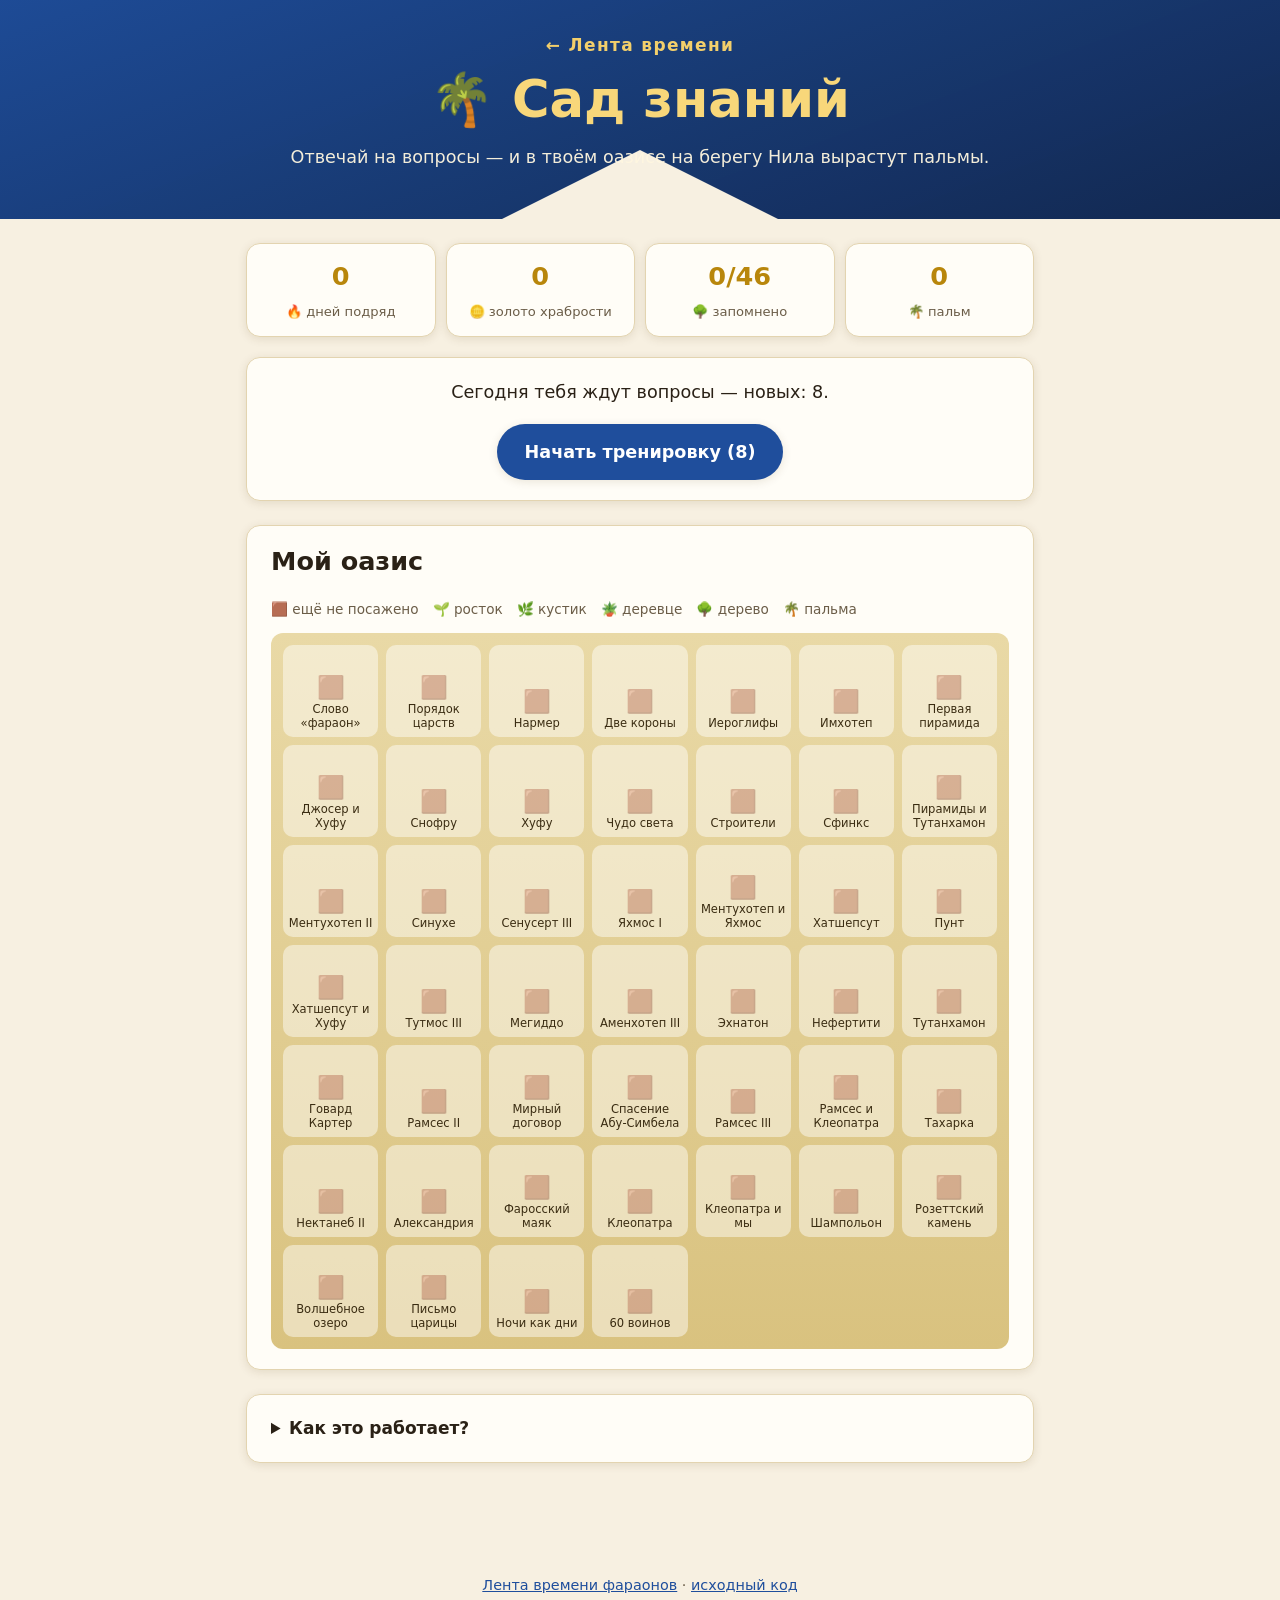
==== learn.html @ 3a251612 "Add spaced-repetition quiz garden (learn.html) and deep links to timeline cards Co-Authored-By: Clau" ====
<!doctype html>
<html lang="ru">
<head>
  <meta charset="utf-8">
  <meta name="viewport" content="width=device-width, initial-scale=1">
  <title>Сад знаний — фараоны</title>
  <meta name="description" content="Тренировка с повторениями: отвечай на вопросы о фараонах Египта и выращивай сад в оазисе.">
  <link rel="icon" href="data:image/svg+xml,<svg xmlns='http://www.w3.org/2000/svg' viewBox='0 0 100 100'><text y='.9em' font-size='90'>🌴</text></svg>">
  <link rel="stylesheet" href="styles.css">
  <link rel="stylesheet" href="learn.css">
</head>
<body>
  <header class="hero hero-small">
    <div class="hero-inner">
      <p class="hero-kicker"><a href="index.html">← Лента времени</a></p>
      <h1>🌴 Сад знаний</h1>
      <p class="hero-lead">Отвечай на вопросы — и в твоём оазисе на берегу Нила вырастут пальмы.</p>
    </div>
  </header>

  <main class="learn">
    <!-- Главный экран -->
    <section id="home">
      <div class="stats">
        <div class="stat"><span class="stat-num" id="statStreak">0</span><span class="stat-label">🔥 дней подряд</span></div>
        <div class="stat"><span class="stat-num" id="statGold">0</span><span class="stat-label">🪙 золото храбрости</span></div>
        <div class="stat"><span class="stat-num" id="statLearned">0</span><span class="stat-label">🌳 запомнено</span></div>
        <div class="stat"><span class="stat-num" id="statPalms">0</span><span class="stat-label">🌴 пальм</span></div>
      </div>

      <div class="start card-plain">
        <p id="todayText" class="today-text"></p>
        <button type="button" class="big-btn" id="startBtn">Начать тренировку</button>
        <button type="button" class="chip" id="extraBtn" hidden>Ещё 5 новых вопросов</button>
      </div>

      <section class="card-plain">
        <h2>Мой оазис</h2>
        <div class="legend" id="stageLegend"></div>
        <div class="garden" id="garden"></div>
      </section>

      <details class="card-plain how">
        <summary><strong>Как это работает?</strong></summary>
        <p>Каждый факт — это растение. Ответил правильно — растение подрастает, а вопрос вернётся через несколько дней: через 1, 2, 3, потом 5 дней. Ошибся — растение подвянет и снова станет ростком, а вопрос повторится сегодня же.</p>
        <p>Так работает <strong>интервальное повторение</strong>: мозг лучше всего запоминает то, что почти успел забыть. Тренируйся по 10 минут каждый день — и через неделю-две вырастет целый оазис.</p>
        <p>🌱 росток → 🌿 кустик → 🪴 деревце → 🌳 дерево (ты помнишь!) → 🌴 пальма (помнишь надолго)</p>
        <p class="note">Прогресс сохраняется только в этом браузере на этом устройстве.</p>
        <button type="button" class="chip danger" id="resetBtn">Начать сад заново</button>
      </details>
    </section>

    <!-- Экран вопроса -->
    <section id="quiz" hidden>
      <div class="progress"><div class="progress-bar" id="progressBar"></div></div>
      <p class="progress-text" id="progressText"></p>
      <article class="q-card card-plain">
        <p class="q-type" id="qType"></p>
        <div id="qClues"></div>
        <h2 class="q-text" id="qText"></h2>
        <div class="options" id="options"></div>
        <button type="button" class="chip" id="clueBtn" hidden>💡 Ещё подсказка</button>
        <div class="feedback" id="feedback" hidden></div>
      </article>
      <div class="quiz-actions">
        <button type="button" class="big-btn" id="nextBtn" hidden>Дальше →</button>
        <button type="button" class="chip" id="quitBtn">Закончить</button>
      </div>
    </section>

    <!-- Итоги -->
    <section id="done" hidden>
      <div class="card-plain done-card">
        <h2 id="doneTitle"></h2>
        <p id="doneText"></p>
        <button type="button" class="big-btn" id="homeBtn">В мой оазис 🌴</button>
      </div>
    </section>
  </main>

  <footer class="footer">
    <p><a href="index.html">Лента времени фараонов</a> · <a href="https://github.com/yuri-parfentcov/pharaohs-timeline">исходный код</a></p>
  </footer>

  <script src="data.js"></script>
  <script src="quiz-data.js"></script>
  <script src="learn.js"></script>
</body>
</html>
---- styles.css ----
:root {
  --bg: #f7f0e1;
  --bg-2: #efe3c8;
  --card: #fffdf7;
  --ink: #2a2116;
  --muted: #6b5d48;
  --line: #c9a961;
  --gold: #b8860b;
  --lapis: #1f4e9c;
  --border: #e3d4b0;
  --shadow: 0 2px 10px rgba(80, 55, 10, .12);
  --radius: 14px;
}
@media (prefers-color-scheme: dark) {
  :root {
    --bg: #17140f;
    --bg-2: #211c14;
    --card: #241f17;
    --ink: #f1e8d6;
    --muted: #bba98a;
    --line: #8a7238;
    --gold: #e0b44a;
    --lapis: #7aa7f0;
    --border: #3a3122;
    --shadow: 0 2px 10px rgba(0, 0, 0, .4);
  }
}

* { box-sizing: border-box; }
html { scroll-behavior: smooth; }
body {
  margin: 0;
  font-family: system-ui, -apple-system, "Segoe UI", Roboto, sans-serif;
  font-size: 17px;
  line-height: 1.6;
  color: var(--ink);
  background: var(--bg);
}
a { color: var(--lapis); }
h1, h2, h3 { line-height: 1.25; }

/* ───── Шапка ───── */
.hero {
  background:
    linear-gradient(160deg, rgba(31,78,156,.92), rgba(18,40,80,.95)),
    #12284f;
  color: #fff7e0;
  padding: 56px 16px 64px;
  text-align: center;
  position: relative;
  overflow: hidden;
}
.hero::after {
  content: "";
  position: absolute; left: 50%; bottom: -1px; transform: translateX(-50%);
  width: 0; height: 0;
  border-left: 140px solid transparent; border-right: 140px solid transparent;
  border-bottom: 70px solid var(--bg);
}
.hero-inner { max-width: 760px; margin: 0 auto; position: relative; z-index: 1; }
.hero-kicker { color: #f3cf6b; letter-spacing: .08em; margin: 0 0 8px; font-weight: 600; }
.hero h1 { font-size: clamp(2rem, 6vw, 3.2rem); margin: 0 0 12px; color: #f8d77a; }
.hero-lead { font-size: 1.1rem; margin: 0; opacity: .95; }

main { max-width: 1100px; margin: 0 auto; padding: 24px 16px 48px; }

.card-plain {
  background: var(--card);
  border: 1px solid var(--border);
  border-radius: var(--radius);
  box-shadow: var(--shadow);
  padding: 20px 24px;
  margin-bottom: 24px;
}
.card-plain h2 { margin-top: 0; }
.note { color: var(--muted); font-size: .95rem; }

.era-legend { display: flex; flex-wrap: wrap; gap: 8px; margin-top: 12px; }
.era-pill {
  display: inline-flex; align-items: center; gap: 6px;
  padding: 4px 10px; border-radius: 999px;
  background: var(--bg-2); font-size: .85rem;
}
.era-dot { width: 12px; height: 12px; border-radius: 50%; flex: none; }

/* ───── Управление ───── */
.controls {
  position: sticky; top: 0; z-index: 10;
  background: color-mix(in srgb, var(--bg) 92%, transparent);
  backdrop-filter: blur(6px);
  border-bottom: 1px solid var(--border);
  padding: 10px 0;
  margin-bottom: 24px;
  display: flex; flex-direction: column; gap: 8px;
}
.control-group { display: flex; flex-wrap: wrap; align-items: center; gap: 8px; }
.control-label { font-weight: 600; color: var(--muted); font-size: .95rem; }
.chips { display: flex; flex-wrap: wrap; gap: 6px; }
.chip {
  font: inherit; font-size: .9rem;
  padding: 6px 12px;
  border: 1px solid var(--border);
  border-radius: 999px;
  background: var(--card);
  color: var(--ink);
  cursor: pointer;
}
.chip:hover { border-color: var(--gold); }
.chip[aria-pressed="true"] { background: var(--lapis); border-color: var(--lapis); color: #fff; }
select, input[type="search"] {
  font: inherit; font-size: .95rem;
  padding: 6px 10px;
  border-radius: 8px;
  border: 1px solid var(--border);
  background: var(--card); color: var(--ink);
  max-width: 100%;
}
.count { color: var(--muted); font-size: .9rem; }

/* ───── Лента времени ───── */
.timeline {
  list-style: none; margin: 0; padding: 0;
  position: relative;
}
.timeline::before {
  content: "";
  position: absolute; top: 0; bottom: 0; left: 50%;
  width: 4px; margin-left: -2px;
  background: linear-gradient(var(--line), var(--gold), var(--line));
  border-radius: 2px;
}
.tl-era {
  position: relative; z-index: 1;
  text-align: center;
  margin: 28px 0 18px;
}
.tl-era span {
  display: inline-block;
  padding: 6px 16px;
  border-radius: 999px;
  color: #fff; font-weight: 700;
  box-shadow: var(--shadow);
}
.tl-era small { display: block; font-weight: 400; opacity: .9; font-size: .8rem; }

.tl-item {
  position: relative;
  scroll-margin-top: 180px;
  width: 50%;
  padding: 0 36px 22px 0;
}
.tl-item.right { margin-left: 50%; padding: 0 0 22px 36px; }
.tl-item::before {
  content: attr(data-icon);
  position: absolute; top: 10px; right: -20px;
  width: 40px; height: 40px;
  display: grid; place-items: center;
  font-size: 20px;
  background: var(--card);
  border: 3px solid var(--era, var(--gold));
  border-radius: 50%;
  z-index: 2;
}
.tl-item.right::before { right: auto; left: -20px; }

.tl-card {
  background: var(--card);
  border: 1px solid var(--border);
  border-left: 6px solid var(--era, var(--gold));
  border-radius: var(--radius);
  box-shadow: var(--shadow);
  overflow: hidden;
}
.tl-card[data-type="building"] { background: linear-gradient(var(--card), var(--card)) padding-box; border-style: dashed; border-left-style: solid; }
.tl-card summary {
  list-style: none;
  cursor: pointer;
  padding: 14px 18px;
}
.tl-card summary::-webkit-details-marker { display: none; }
.tl-card summary:focus-visible { outline: 3px solid var(--lapis); outline-offset: -3px; }
.tl-date { font-weight: 700; color: var(--era, var(--gold)); font-size: .9rem; }
.tl-type { font-size: .78rem; color: var(--muted); text-transform: uppercase; letter-spacing: .05em; margin-left: 6px; }
.tl-card h3 { margin: 4px 0 2px; font-size: 1.25rem; }
.tl-dyn { color: var(--muted); font-size: .88rem; }
.tl-summary { margin: 6px 0 0; }
.tl-more {
  display: inline-block; margin-top: 8px;
  font-size: .88rem; font-weight: 600; color: var(--lapis);
}
.tl-more::after { content: " ▾"; }
details[open] .tl-more::after { content: " ▴"; }
details[open] .tl-more .open-txt { display: none; }
details:not([open]) .tl-more .close-txt { display: none; }

.tl-body { padding: 0 18px 18px; border-top: 1px dashed var(--border); }
.tl-body h4 { margin: 14px 0 4px; font-size: 1rem; color: var(--era, var(--gold)); }
.tl-body p { margin: 4px 0; }
.tl-body ul { margin: 4px 0; padding-left: 20px; }
.fact {
  background: var(--bg-2);
  border-radius: 10px;
  padding: 10px 12px;
  margin-top: 12px;
}
.places { list-style: none; padding: 0 !important; }
.places li {
  display: flex; flex-wrap: wrap; align-items: center; gap: 6px 10px;
  padding: 6px 0;
  border-bottom: 1px solid var(--border);
}
.places li:last-child { border-bottom: 0; }
.place-name { font-weight: 600; flex: 1 1 100%; }
.btn-link {
  display: inline-flex; align-items: center; gap: 4px;
  padding: 4px 10px;
  border-radius: 8px;
  font-size: .85rem; font-weight: 600;
  text-decoration: none;
  border: 1px solid var(--border);
  background: var(--bg-2);
  color: var(--ink);
}
.btn-link:hover { border-color: var(--gold); }
.btn-link.earth { background: #1a73e8; color: #fff; border-color: #1a73e8; }
.btn-link.tour  { background: var(--gold); color: #fff; border-color: var(--gold); }

.empty { text-align: center; color: var(--muted); padding: 40px 0; position: relative; z-index: 1; background: var(--bg); }

/* ───── Ресурсы ───── */
.resource-list { list-style: none; padding: 0; margin: 0; display: grid; gap: 12px; grid-template-columns: repeat(auto-fill, minmax(260px, 1fr)); }
.resource-list li { background: var(--bg-2); border-radius: 10px; padding: 12px 14px; }
.resource-list a { font-weight: 600; }
.resource-list p { margin: 4px 0 0; font-size: .9rem; color: var(--muted); }
.sources ul { padding-left: 20px; }
.sources li { font-size: .92rem; }

.footer { text-align: center; color: var(--muted); padding: 24px 16px 40px; font-size: .9rem; }

/* ───── Телефон ───── */
@media (max-width: 760px) {
  body { font-size: 16px; }
  .timeline::before { left: 20px; }
  .tl-item, .tl-item.right { width: 100%; margin-left: 0; padding: 0 0 18px 52px; }
  .tl-item::before, .tl-item.right::before { left: 0; right: auto; }
  .tl-era { text-align: left; padding-left: 36px; }
  .card-plain { padding: 16px; }
  .controls { position: static; }
  .tl-item { scroll-margin-top: 16px; }
}

@media (prefers-reduced-motion: reduce) { html { scroll-behavior: auto; } }

/* ───── Истории ───── */
.tl-has-story {
  margin: 8px 0 0;
  font-size: .88rem;
  font-weight: 600;
  color: var(--gold);
}
.story {
  margin: 16px 0 6px;
  padding: 16px 18px;
  border-radius: 12px;
  background: linear-gradient(180deg, #fbf1d6, #f4e3b8);
  border: 1px solid #e0c98c;
  color: #2a2116;
  font-family: Georgia, "Times New Roman", serif;
  font-size: 1.02rem;
}
.story + .story { margin-top: 12px; }
.story-head { display: flex; flex-wrap: wrap; gap: 8px; align-items: center; font-family: system-ui, sans-serif; }
.story-label { font-weight: 700; color: #8a5a00; font-size: .85rem; text-transform: uppercase; letter-spacing: .05em; }
.tl-body .story-title { margin: 6px 0 8px; font-size: 1.2rem; color: #5a3b00; }
.tl-body .story p { margin: 0 0 10px; }
.story p:first-of-type::first-letter { font-size: 1.8em; font-weight: 700; color: #8a5a00; }
.tl-body .story-source {
  font-family: system-ui, sans-serif;
  font-size: .85rem;
  color: #6b5d48;
  border-top: 1px dashed #d4bd80;
  padding-top: 8px;
  margin-bottom: 0;
}
.story-kind {
  display: inline-block;
  font-family: system-ui, sans-serif;
  font-size: .78rem; font-weight: 600;
  padding: 2px 8px; border-radius: 999px;
}
.kind-doc    { background: #dbe8ff; color: #1f3f7a; }
.kind-tale   { background: #efe0ff; color: #5a2d82; }
.kind-legend { background: #ffe1d6; color: #8a3214; }
.kind-find   { background: #d9f2e4; color: #1f6040; }
.kind-list { padding-left: 0; list-style: none; }
.kind-list li { margin: 6px 0; }
@media (prefers-color-scheme: dark) {
  .story { background: linear-gradient(180deg, #2f2817, #2a2214); border-color: #5a4a26; color: var(--ink); }
  .story-label, .story p:first-of-type::first-letter { color: #e7bf5f; }
  .tl-body .story-title { color: #f0d08a; }
  .tl-body .story-source { color: var(--muted); border-top-color: #5a4a26; }
}

.hero-cta {
  display: inline-block;
  margin-top: 18px;
  padding: 12px 22px;
  border-radius: 999px;
  background: #f3cf6b;
  color: #12284f;
  font-weight: 700;
  text-decoration: none;
  box-shadow: 0 2px 10px rgba(0, 0, 0, .25);
}
.hero-cta:hover { background: #f8dd8f; }
---- learn.css ----
.hero-small { padding: 32px 16px 48px; }
.hero-small .hero-kicker a { color: #f3cf6b; text-decoration: none; }
.hero-small .hero-kicker a:hover { text-decoration: underline; }

.learn { max-width: 820px; }

.stats {
  display: grid;
  grid-template-columns: repeat(4, 1fr);
  gap: 10px;
  margin-bottom: 20px;
}
.stat {
  background: var(--card);
  border: 1px solid var(--border);
  border-radius: var(--radius);
  box-shadow: var(--shadow);
  padding: 12px 8px;
  text-align: center;
}
.stat-num { display: block; font-size: 1.6rem; font-weight: 800; color: var(--gold); }
.stat-label { font-size: .82rem; color: var(--muted); }

.start { text-align: center; }
.today-text { font-size: 1.1rem; margin-top: 0; }
.big-btn {
  font: inherit; font-size: 1.1rem; font-weight: 700;
  padding: 14px 28px;
  border: 0; border-radius: 999px;
  background: var(--lapis); color: #fff;
  cursor: pointer;
  box-shadow: var(--shadow);
}
.big-btn:hover { filter: brightness(1.1); }
.chip.danger { color: #b3261e; border-color: #e3b4b0; }

.legend { display: flex; flex-wrap: wrap; gap: 6px 14px; font-size: .85rem; color: var(--muted); margin-bottom: 12px; }
.garden {
  display: grid;
  grid-template-columns: repeat(auto-fill, minmax(92px, 1fr));
  gap: 8px;
  padding: 12px;
  border-radius: 12px;
  background: linear-gradient(180deg, #e9d9a6, #d9c27f);
}
.plot {
  display: flex; flex-direction: column; align-items: center; justify-content: flex-end;
  min-height: 92px;
  padding: 6px 4px;
  border-radius: 10px;
  background: rgba(255, 255, 255, .45);
  text-decoration: none;
  color: #3a2c12;
  text-align: center;
}
.plot:hover { background: rgba(255, 255, 255, .75); }
.plant { font-size: 2rem; line-height: 1.1; transition: transform .3s; }
.stage-0 .plant { opacity: .45; font-size: 1.4rem; }
.stage-1 .plant { font-size: 1.5rem; }
.stage-2 .plant { font-size: 1.8rem; }
.stage-5 .plant { font-size: 2.4rem; }
.plot-name { font-size: .72rem; line-height: 1.2; margin-top: 4px; }

.how p { margin: 8px 0; }

/* ───── Вопрос ───── */
.progress { height: 10px; background: var(--bg-2); border-radius: 999px; overflow: hidden; }
.progress-bar { height: 100%; width: 0; background: linear-gradient(90deg, #3b7d2f, #8bc34a); transition: width .3s; }
.progress-text { color: var(--muted); font-size: .9rem; margin: 6px 0 14px; }
.q-type { color: var(--gold); font-weight: 700; margin: 0; font-size: .9rem; }
.q-text { font-size: 1.35rem; margin: 10px 0 16px; }
.clue {
  background: var(--bg-2);
  border-radius: 10px;
  padding: 8px 12px;
  margin: 8px 0;
  font-size: 1.05rem;
}
.options { display: grid; grid-template-columns: 1fr 1fr; gap: 10px; }
.options.wide { grid-template-columns: 1fr; }
.opt {
  font: inherit; font-size: 1rem;
  text-align: left;
  padding: 14px 16px;
  border-radius: 12px;
  border: 2px solid var(--border);
  background: var(--card); color: var(--ink);
  cursor: pointer;
}
.opt:hover:not(:disabled) { border-color: var(--lapis); }
.opt:disabled { cursor: default; opacity: .75; }
.opt.correct { border-color: #2e7d32; background: #e3f4e4; color: #1b4d1e; opacity: 1; }
.opt.wrong { border-color: #c62828; background: #fde4e4; color: #7a1414; opacity: 1; }
#clueBtn { margin-top: 12px; }

.feedback { margin-top: 16px; padding: 14px 16px; border-radius: 12px; }
.feedback.ok { background: #e8f5e9; color: #1b4d1e; }
.feedback.bad { background: #fff3e0; color: #6d3a00; }
.feedback p { margin: 4px 0; }
.feedback a { color: inherit; font-weight: 600; }
.fb-title { font-weight: 800; font-size: 1.1rem; }
.fb-plant { font-size: 1.05rem; }

.quiz-actions { display: flex; gap: 12px; align-items: center; justify-content: space-between; margin-top: 4px; }
.done-card { text-align: center; }
.done-card p { font-size: 1.05rem; line-height: 1.8; }

@media (prefers-color-scheme: dark) {
  .garden { background: linear-gradient(180deg, #3a3220, #2c2616); }
  .plot { background: rgba(0, 0, 0, .25); color: var(--ink); }
  .plot:hover { background: rgba(0, 0, 0, .4); }
  .opt.correct { background: #1e3a20; color: #c8f0c9; }
  .opt.wrong { background: #3d1a1a; color: #f5c6c6; }
  .feedback.ok { background: #1e3a20; color: #c8f0c9; }
  .feedback.bad { background: #3d2a12; color: #f5dcb4; }
}

@media (max-width: 600px) {
  .stats { grid-template-columns: repeat(2, 1fr); }
  .options { grid-template-columns: 1fr; }
  .q-text { font-size: 1.2rem; }
}
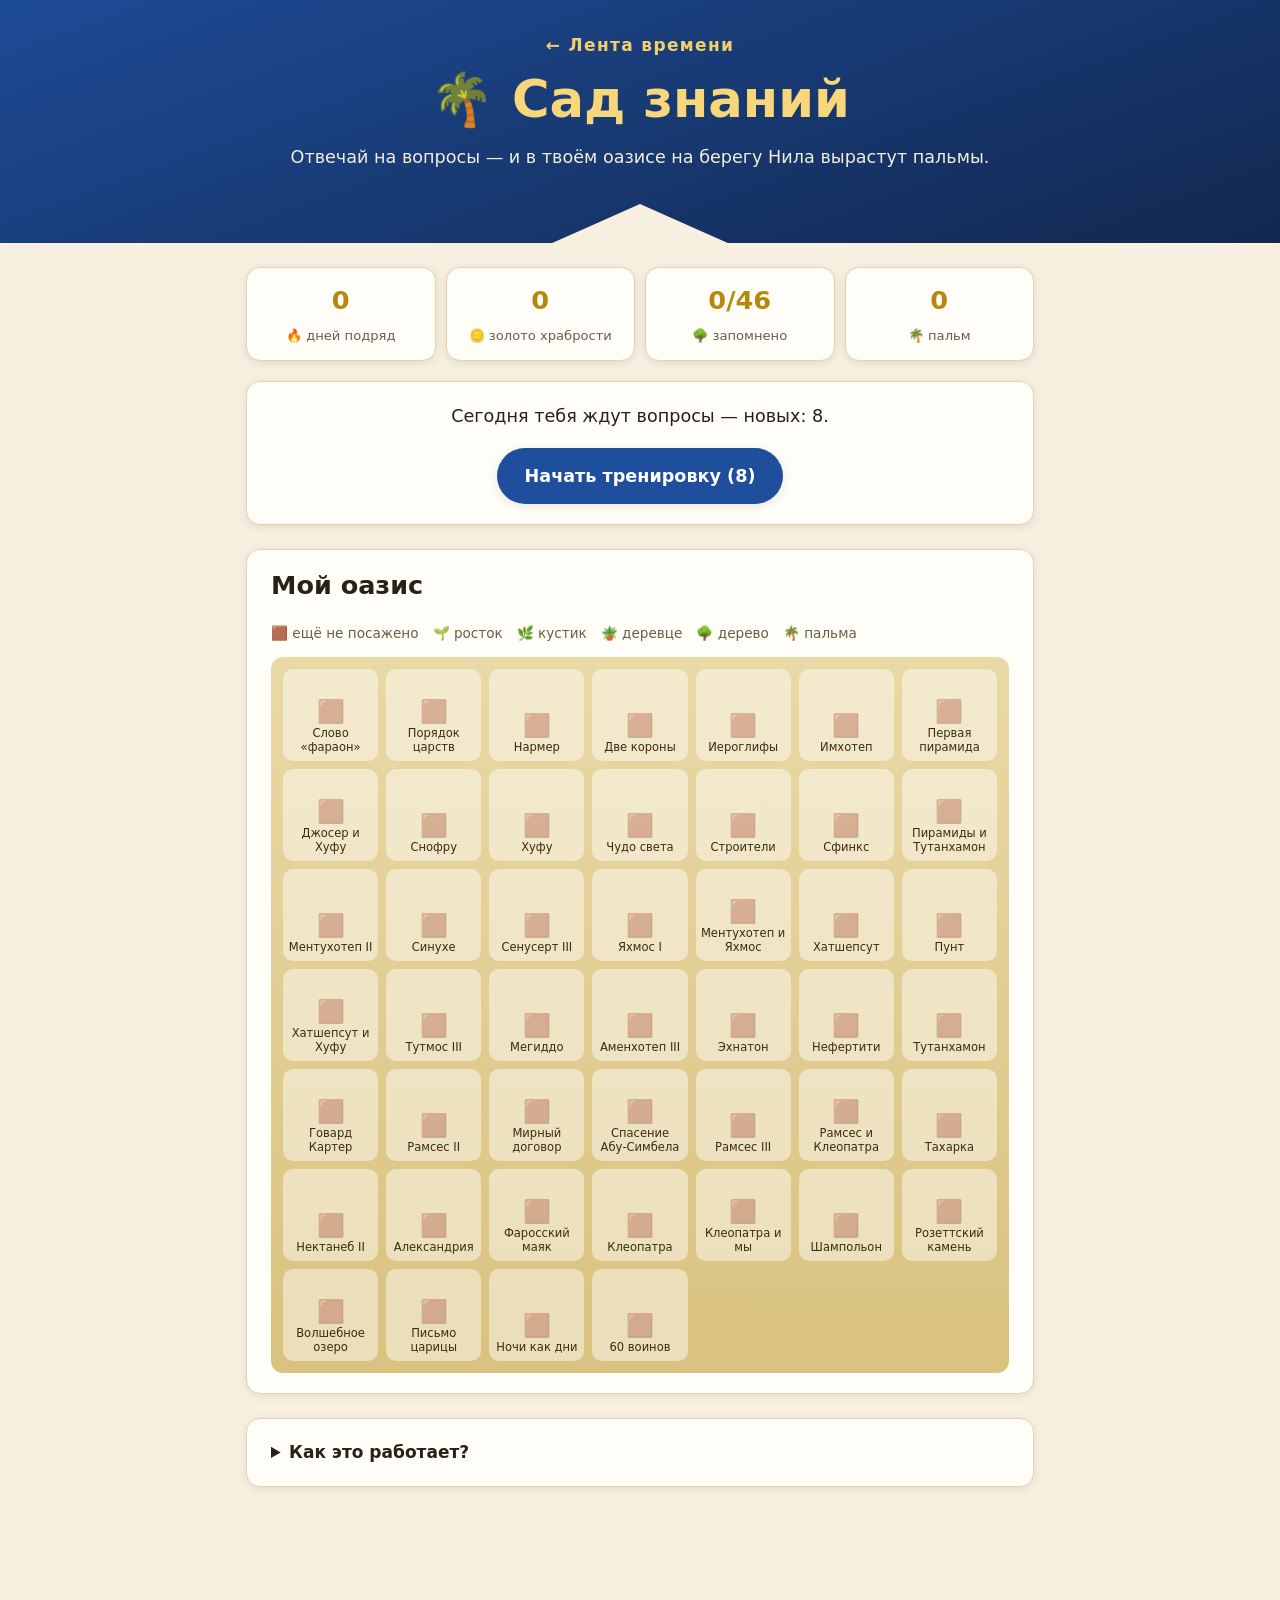
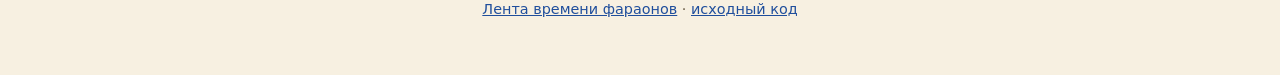
==== commit 3d206941: "Cache-bust CSS/JS so updates show immediately Co-Authored-By: Claude Opus 5.5 <noreply@anthropic.com" ====
--- a/learn.html
+++ b/learn.html
@@ -6,8 +6,8 @@
   <title>Сад знаний — фараоны</title>
   <meta name="description" content="Тренировка с повторениями: отвечай на вопросы о фараонах Египта и выращивай сад в оазисе.">
   <link rel="icon" href="data:image/svg+xml,<svg xmlns='http://www.w3.org/2000/svg' viewBox='0 0 100 100'><text y='.9em' font-size='90'>🌴</text></svg>">
-  <link rel="stylesheet" href="styles.css">
-  <link rel="stylesheet" href="learn.css">
+  <link rel="stylesheet" href="styles.css?v=6">
+  <link rel="stylesheet" href="learn.css?v=6">
 </head>
 <body>
   <header class="hero hero-small">
@@ -82,8 +82,8 @@
     <p><a href="index.html">Лента времени фараонов</a> · <a href="https://github.com/yuri-parfentcov/pharaohs-timeline">исходный код</a></p>
   </footer>
 
-  <script src="data.js"></script>
-  <script src="quiz-data.js"></script>
-  <script src="learn.js"></script>
+  <script src="data.js?v=6"></script>
+  <script src="quiz-data.js?v=6"></script>
+  <script src="learn.js?v=6"></script>
 </body>
 </html>
--- a/styles.css
+++ b/styles.css
@@ -45,7 +45,7 @@
     linear-gradient(160deg, rgba(31,78,156,.92), rgba(18,40,80,.95)),
     #12284f;
   color: #fff7e0;
-  padding: 56px 16px 64px;
+  padding: 56px 16px 96px;
   text-align: center;
   position: relative;
   overflow: hidden;
--- a/learn.css
+++ b/learn.css
@@ -1,4 +1,5 @@
-.hero-small { padding: 32px 16px 48px; }
+.hero-small { padding: 32px 16px 72px; }
+.hero-small::after { border-left-width: 90px; border-right-width: 90px; border-bottom-width: 40px; }
 .hero-small .hero-kicker a { color: #f3cf6b; text-decoration: none; }
 .hero-small .hero-kicker a:hover { text-decoration: underline; }
 
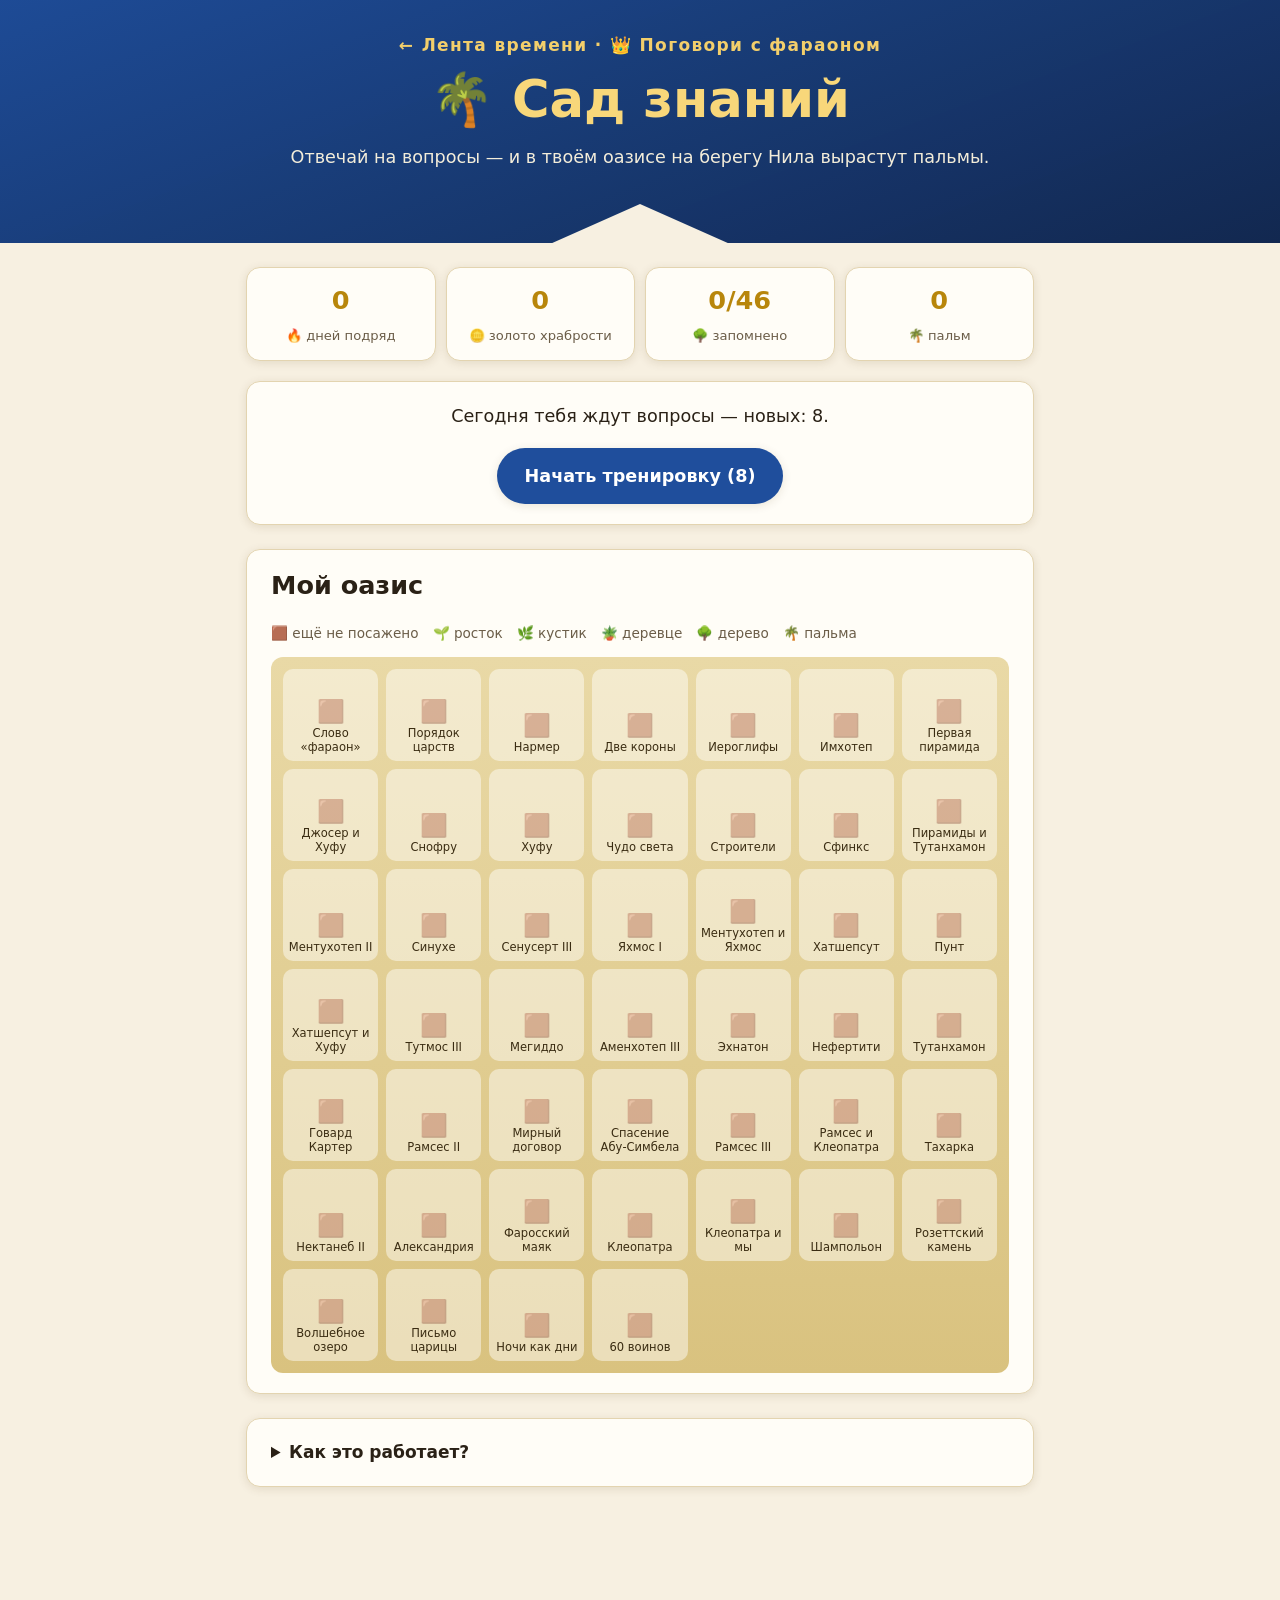
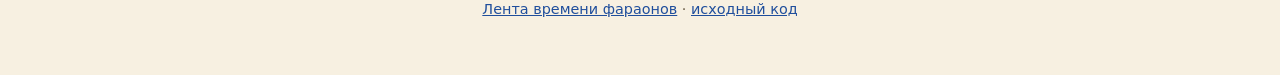
==== commit d7d371f5: "Link the «Поговори с фараоном» chat from the page headers Adds a second header button on the timelin" ====
--- a/learn.html
+++ b/learn.html
@@ -6,13 +6,13 @@
   <title>Сад знаний — фараоны</title>
   <meta name="description" content="Тренировка с повторениями: отвечай на вопросы о фараонах Египта и выращивай сад в оазисе.">
   <link rel="icon" href="data:image/svg+xml,<svg xmlns='http://www.w3.org/2000/svg' viewBox='0 0 100 100'><text y='.9em' font-size='90'>🌴</text></svg>">
-  <link rel="stylesheet" href="styles.css?v=6">
+  <link rel="stylesheet" href="styles.css?v=7">
   <link rel="stylesheet" href="learn.css?v=6">
 </head>
 <body>
   <header class="hero hero-small">
     <div class="hero-inner">
-      <p class="hero-kicker"><a href="index.html">← Лента времени</a></p>
+      <p class="hero-kicker"><a href="index.html">← Лента времени</a> · <a href="https://class.zenrepublic.agency/" target="_blank" rel="noopener">👑 Поговори с фараоном</a></p>
       <h1>🌴 Сад знаний</h1>
       <p class="hero-lead">Отвечай на вопросы — и в твоём оазисе на берегу Нила вырастут пальмы.</p>
     </div>
--- a/styles.css
+++ b/styles.css
@@ -313,3 +313,6 @@
   box-shadow: 0 2px 10px rgba(0, 0, 0, .25);
 }
 .hero-cta:hover { background: #f8dd8f; }
+.hero-cta + .hero-cta { margin-left: 10px; }
+.hero-cta-alt { background: transparent; color: #f3cf6b; border: 2px solid #f3cf6b; padding: 10px 20px; box-shadow: none; }
+.hero-cta-alt:hover { background: rgba(243, 207, 107, .15); }
